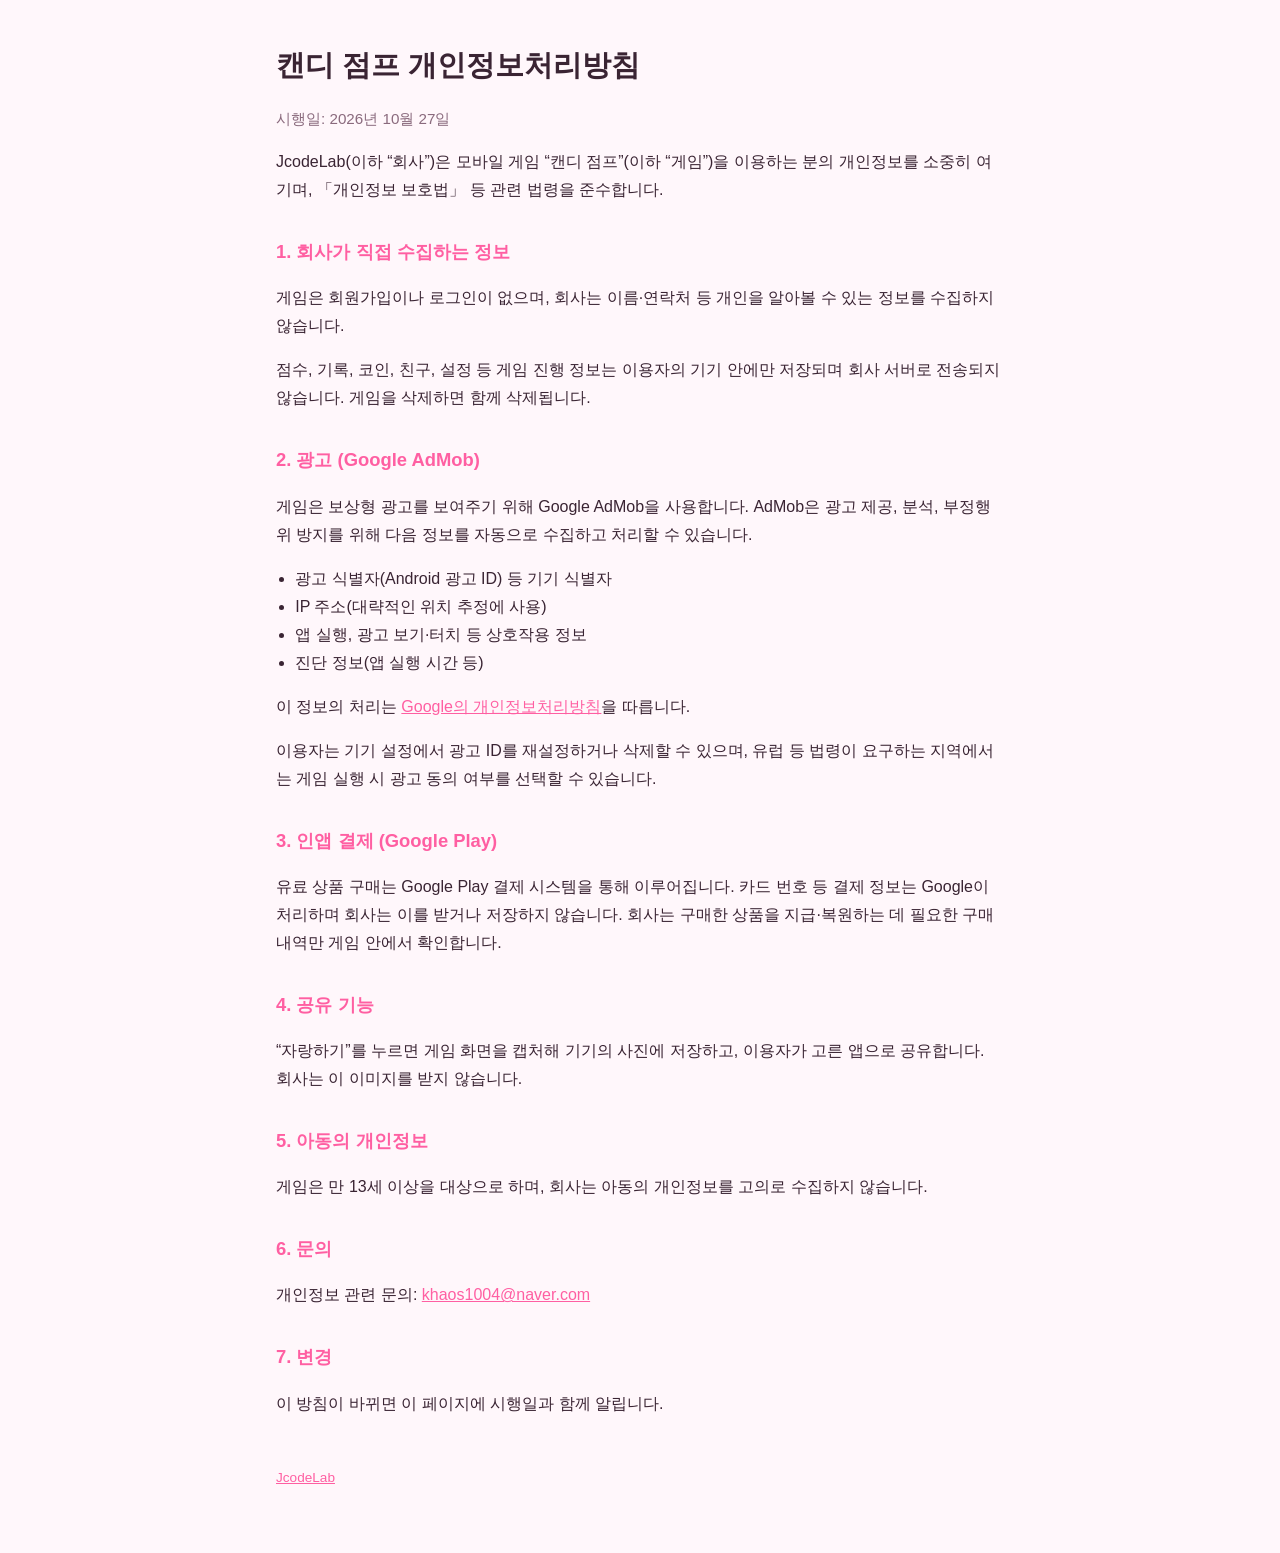
==== index.html @ 5dc933e2 "Add files via upload" ====
<!doctype html>
<html lang="ko"><head><meta charset="utf-8"><meta name="viewport" content="width=device-width,initial-scale=1">
<title>캔디 점프 개인정보처리방침</title><link rel="stylesheet" href="../style.css"></head>
<body><main>
<h1>캔디 점프 개인정보처리방침</h1>
<p class="muted">시행일: 2026년 10월 27일</p>
<p>JcodeLab(이하 “회사”)은 모바일 게임 “캔디 점프”(이하 “게임”)을 이용하는 분의 개인정보를 소중히 여기며, 「개인정보 보호법」 등 관련 법령을 준수합니다.</p>

<h2>1. 회사가 직접 수집하는 정보</h2>
<p>게임은 회원가입이나 로그인이 없으며, 회사는 이름·연락처 등 개인을 알아볼 수 있는 정보를 수집하지 않습니다.</p>
<p>점수, 기록, 코인, 친구, 설정 등 게임 진행 정보는 이용자의 기기 안에만 저장되며 회사 서버로 전송되지 않습니다. 게임을 삭제하면 함께 삭제됩니다.</p>

<h2>2. 광고 (Google AdMob)</h2>
<p>게임은 보상형 광고를 보여주기 위해 Google AdMob을 사용합니다. AdMob은 광고 제공, 분석, 부정행위 방지를 위해 다음 정보를 자동으로 수집하고 처리할 수 있습니다.</p>
<ul>
<li>광고 식별자(Android 광고 ID) 등 기기 식별자</li>
<li>IP 주소(대략적인 위치 추정에 사용)</li>
<li>앱 실행, 광고 보기·터치 등 상호작용 정보</li>
<li>진단 정보(앱 실행 시간 등)</li>
</ul>
<p>이 정보의 처리는 <a href="https://policies.google.com/privacy">Google의 개인정보처리방침</a>을 따릅니다.</p>
<p>이용자는 기기 설정에서 광고 ID를 재설정하거나 삭제할 수 있으며, 유럽 등 법령이 요구하는 지역에서는 게임 실행 시 광고 동의 여부를 선택할 수 있습니다.</p>

<h2>3. 인앱 결제 (Google Play)</h2>
<p>유료 상품 구매는 Google Play 결제 시스템을 통해 이루어집니다. 카드 번호 등 결제 정보는 Google이 처리하며 회사는 이를 받거나 저장하지 않습니다. 회사는 구매한 상품을 지급·복원하는 데 필요한 구매 내역만 게임 안에서 확인합니다.</p>

<h2>4. 공유 기능</h2>
<p>“자랑하기”를 누르면 게임 화면을 캡처해 기기의 사진에 저장하고, 이용자가 고른 앱으로 공유합니다. 회사는 이 이미지를 받지 않습니다.</p>

<h2>5. 아동의 개인정보</h2>
<p>게임은 만 13세 이상을 대상으로 하며, 회사는 아동의 개인정보를 고의로 수집하지 않습니다.</p>

<h2>6. 문의</h2>
<p>개인정보 관련 문의: <a href="mailto:khaos1004@naver.com">khaos1004@naver.com</a></p>

<h2>7. 변경</h2>
<p>이 방침이 바뀌면 이 페이지에 시행일과 함께 알립니다.</p>
<footer><a href="../">JcodeLab</a></footer>
</main></body></html>
---- style.css ----
:root{--bg:#fff7fb;--fg:#3a2433;--muted:#8a6a7d;--accent:#ff5fa2;--card:#ffffff;--line:#f3d6e6}
@media (prefers-color-scheme:dark){:root{--bg:#1d1419;--fg:#f5e9f0;--muted:#c4a8b8;--accent:#ff86b9;--card:#2a1d24;--line:#45303c}}
*{box-sizing:border-box}
body{margin:0;background:var(--bg);color:var(--fg);font-family:-apple-system,"Apple SD Gothic Neo","Malgun Gothic","Noto Sans KR",sans-serif;line-height:1.75}
main{max-width:760px;margin:0 auto;padding:40px 16px 64px}
h1{font-size:1.8rem;margin:0 0 4px}
h2{font-size:1.15rem;margin:32px 0 8px;color:var(--accent)}
.muted{color:var(--muted);font-size:.95rem}
.card{background:var(--card);border:1px solid var(--line);border-radius:16px;padding:20px 22px;margin-top:20px}
a{color:var(--accent)}
ul{padding-left:1.2em}
footer{margin-top:48px;color:var(--muted);font-size:.85rem}
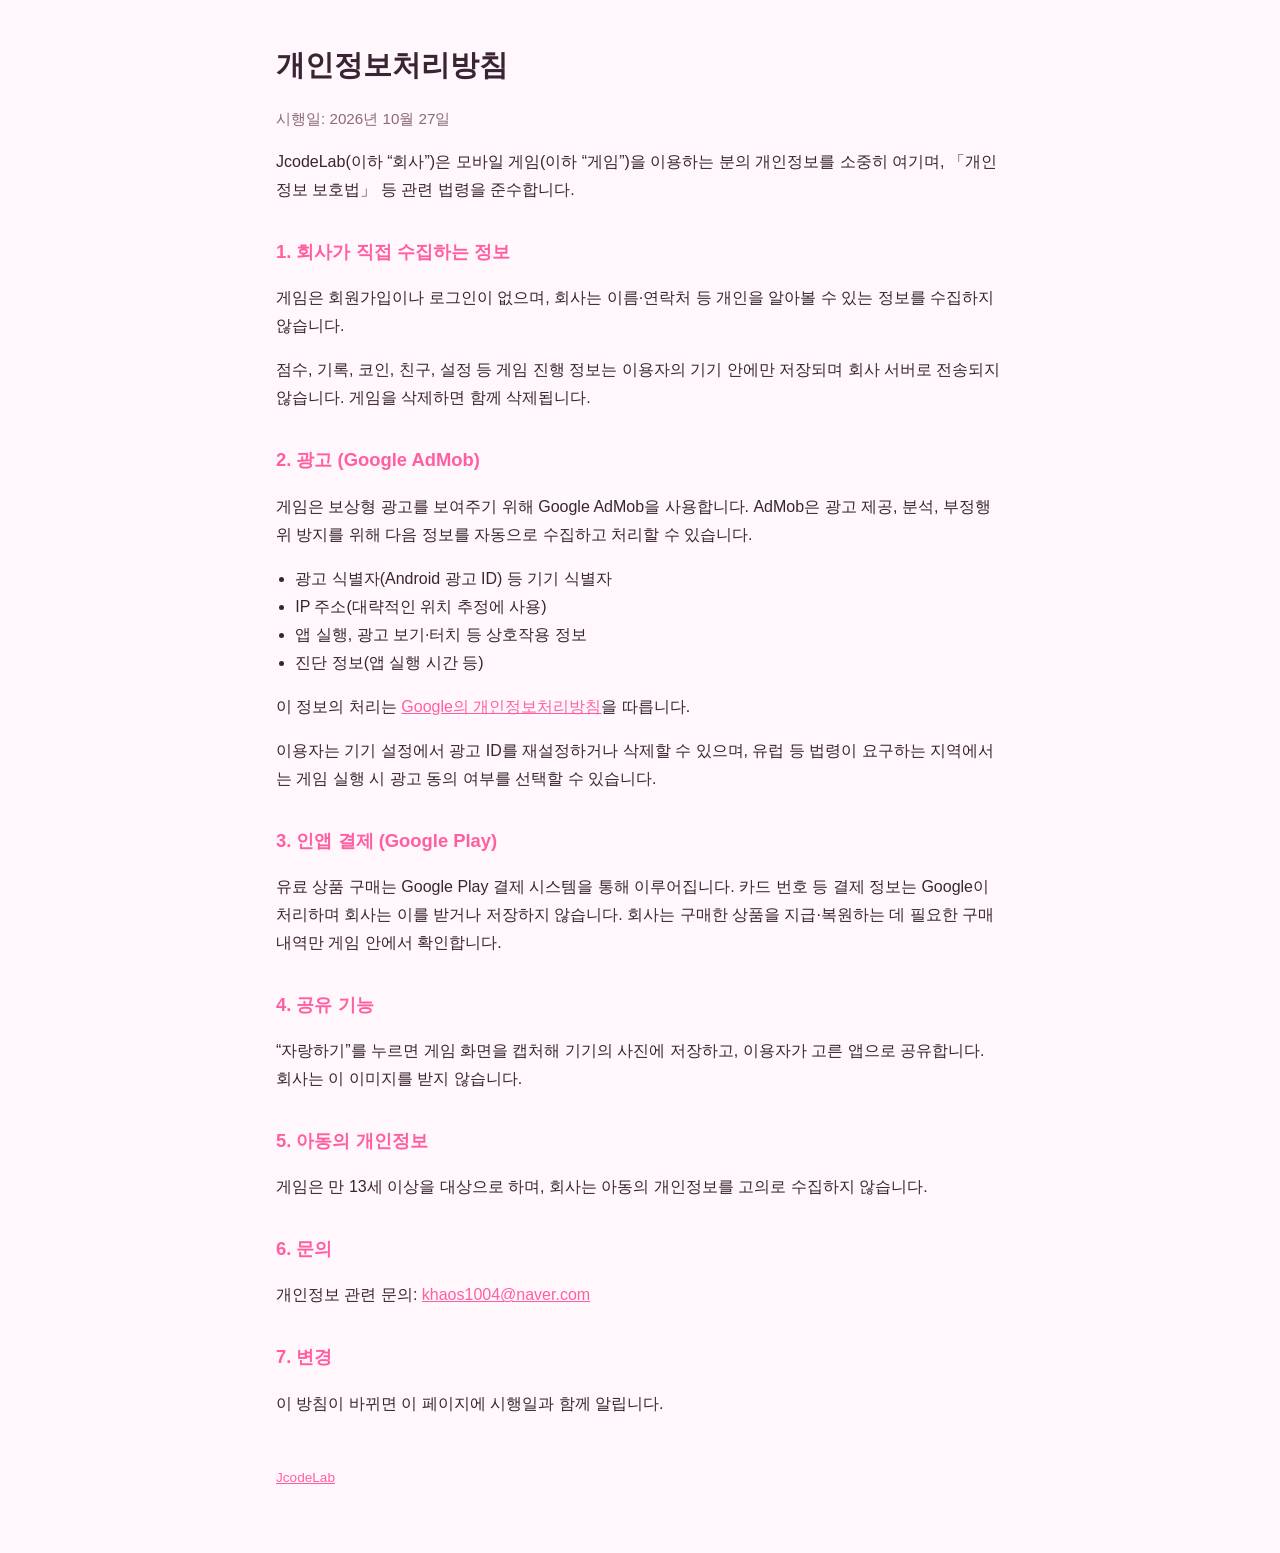
==== commit 8d36ebb6: "Update index.html" ====
--- a/index.html
+++ b/index.html
@@ -1,10 +1,10 @@
 <!doctype html>
 <html lang="ko"><head><meta charset="utf-8"><meta name="viewport" content="width=device-width,initial-scale=1">
-<title>캔디 점프 개인정보처리방침</title><link rel="stylesheet" href="../style.css"></head>
+<title>개인정보처리방침</title><link rel="stylesheet" href="../style.css"></head>
 <body><main>
-<h1>캔디 점프 개인정보처리방침</h1>
+<h1>개인정보처리방침</h1>
 <p class="muted">시행일: 2026년 10월 27일</p>
-<p>JcodeLab(이하 “회사”)은 모바일 게임 “캔디 점프”(이하 “게임”)을 이용하는 분의 개인정보를 소중히 여기며, 「개인정보 보호법」 등 관련 법령을 준수합니다.</p>
+<p>JcodeLab(이하 “회사”)은 모바일 게임(이하 “게임”)을 이용하는 분의 개인정보를 소중히 여기며, 「개인정보 보호법」 등 관련 법령을 준수합니다.</p>
 
 <h2>1. 회사가 직접 수집하는 정보</h2>
 <p>게임은 회원가입이나 로그인이 없으며, 회사는 이름·연락처 등 개인을 알아볼 수 있는 정보를 수집하지 않습니다.</p>
